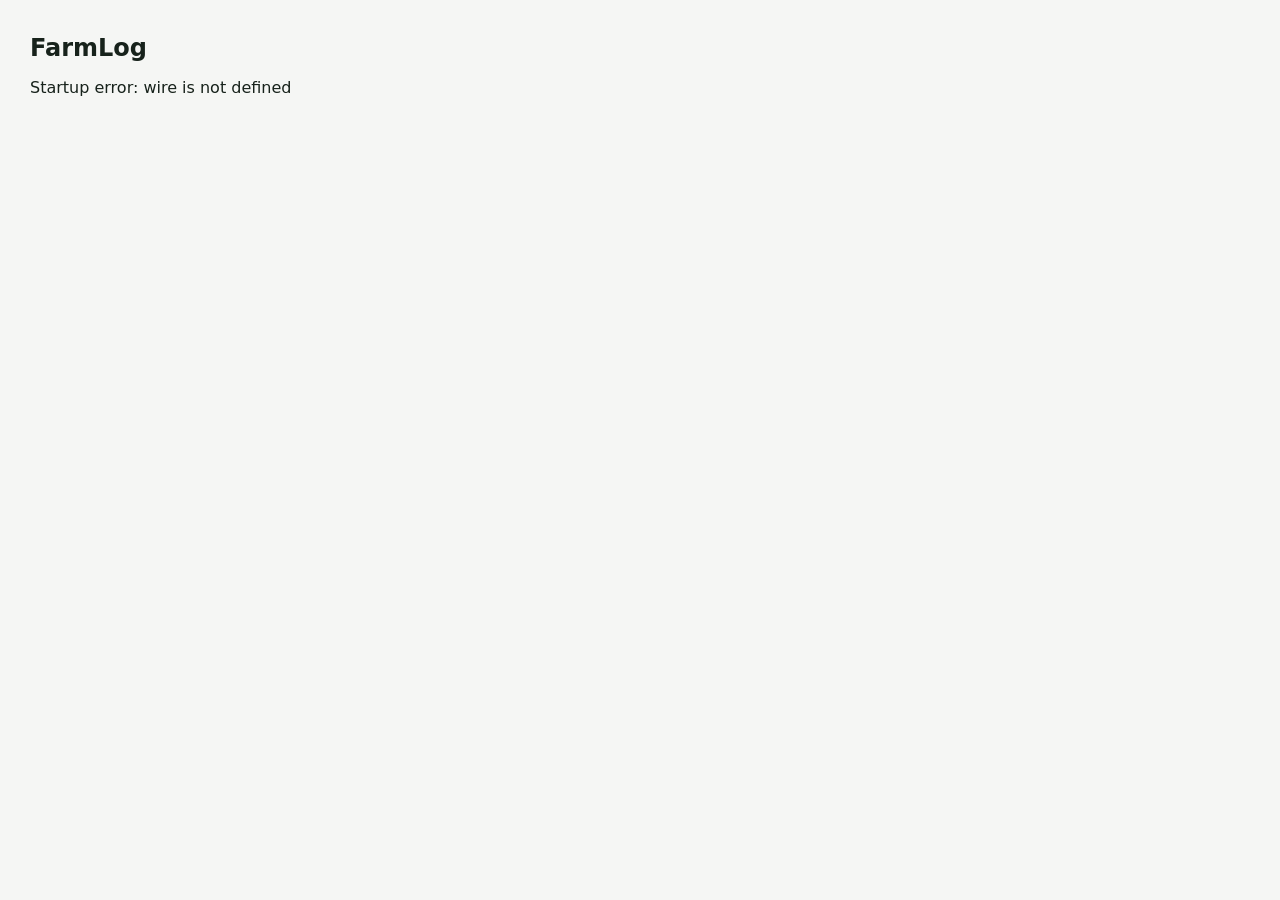
==== index.html @ 76e90792 "Make clean no-PIN FarmLog build the live entry point" ====
<!doctype html><html><head><meta charset="utf-8"><meta name="viewport" content="width=device-width,initial-scale=1,viewport-fit=cover"><meta name="theme-color" content="#173b2a"><title>FarmLog Clean</title><link rel="stylesheet" href="style.css?v=11"></head><body>
<header><div><h1>FarmLog</h1><p>No PIN / no encryption mode</p></div></header>
<nav id="nav"><button class="active" data-tab="dashboard" type="button">Today</button><button data-tab="operations" type="button">Work</button><button data-tab="farm" type="button">Farm</button><button data-tab="harvest" type="button">Harvest</button><button data-tab="reports" type="button">P&L</button></nav>
<main>
<section id="dashboard" class="tab active"><div class="hero" id="seasonSummary"></div><div class="cards" id="cards"></div><div class="quick"><h2>Quick Add</h2><div class="grid"><button data-add="Fertigation" type="button">💧 Fertigation</button><button data-add="Spray" type="button">🧪 Spray</button><button data-add="Labour" type="button">👷 Labour</button><button data-add="Expense" type="button">₹ Expense</button><button data-add="Harvest" type="button">🚜 Harvest</button><button data-add="Labourer" type="button">👤 Labourer</button></div></div><div class="panel"><h2>Today's Work</h2><div id="today"></div></div></section>
<section id="operations" class="tab"><div class="sectionhead"><h2>Work Log</h2><button data-add="Fertigation" type="button">＋ Add</button></div><div id="operationList"></div></section>
<section id="farm" class="tab"><div class="sectionhead"><h2>Farm & Masters</h2><button data-add="Plot" type="button">＋ Plot</button></div><div class="cards" id="farmStats"></div><div class="panel"><h2>Plots & Crops</h2><div id="plotList"></div></div><div class="panel"><div class="sectionhead"><h2>Labourers</h2><button data-add="Labourer" type="button">＋ Labourer</button></div><div id="labourList"></div></div></section>
<section id="harvest" class="tab"><div class="sectionhead"><h2>Harvest & Sales</h2><button data-add="Harvest" type="button">＋ Add</button></div><div id="harvestList"></div></section><section id="reports" class="tab"><h2>Crop P&L</h2><div id="reportList"></div></section></main>
<div id="modal" class="modal"><div class="sheet"><button id="closeBtn" class="close" type="button">×</button><div id="modalBody"></div></div></div>
<script>if('serviceWorker'in navigator){navigator.serviceWorker.getRegistrations().then(rs=>rs.forEach(r=>r.unregister())).catch(()=>{})}</script><script src="app10.js?v=2"></script></body></html>
---- style.css ----
*{box-sizing:border-box}body{margin:0;font-family:-apple-system,BlinkMacSystemFont,"SF Pro Display",Arial,sans-serif;background:#f5f6f4;color:#17221b;padding-bottom:70px}header{background:#173b2a;color:#fff;padding:20px 18px;display:flex;justify-content:space-between;align-items:center}h1{margin:0;font-size:29px}header p{margin:3px 0 0;opacity:.75}button{border:0;border-radius:11px;padding:10px 13px;font-weight:650;background:#dceee1;color:#173b2a}nav{position:sticky;top:0;z-index:5;background:#fff;display:flex;box-shadow:0 2px 10px #0001;overflow-x:auto}nav button{background:#fff;border-radius:0;flex:1;min-width:68px;padding:13px 4px;font-size:12px}nav button.active{color:#17633b;border-bottom:3px solid #17633b}.tab{display:none;padding:15px}.tab.active{display:block}.hero{background:#173b2a;color:#fff;border-radius:18px;padding:17px;margin-bottom:12px}.hero b{font-size:25px}.cards{display:grid;grid-template-columns:1fr 1fr;gap:9px;margin-bottom:12px}.card,.panel,.item,.quick{background:#fff;border-radius:16px;padding:14px;margin-bottom:10px;box-shadow:0 1px 5px #0000000c}.card b{display:block;font-size:21px;margin:4px 0}.muted{color:#718078;font-size:12px}.grid{display:grid;grid-template-columns:1fr 1fr;gap:8px}.grid button{padding:15px 6px;background:#edf5ef}.sectionhead{display:flex;align-items:center;justify-content:space-between;margin-bottom:10px}.sectionhead h2,h2{margin:4px 0 12px}.item{display:flex;justify-content:space-between;gap:10px}.item h3{margin:0 0 4px;font-size:16px}.right{text-align:right;white-space:nowrap}.filters{display:grid;grid-template-columns:1fr 1fr;gap:8px;margin-bottom:10px}label{display:block;font-size:12px;color:#617067;margin:11px 0 5px}input,select,textarea{width:100%;padding:12px;border:1px solid #d5ddd7;border-radius:10px;font-size:16px;background:#fafcfb}textarea{min-height:75px}.save{width:100%;margin-top:17px;background:#173b2a;color:#fff;padding:14px}.empty{text-align:center;color:#77847c;padding:28px 8px}.danger{background:#ffe5e5;color:#9d2020;padding:6px 8px;border-radius:8px;font-size:12px}.modal{position:fixed;inset:0;background:#0007;display:none;align-items:flex-end;z-index:20}.modal.show{display:flex}.sheet{background:#fff;width:100%;max-height:92vh;overflow:auto;border-radius:22px 22px 0 0;padding:21px 17px 35px;position:relative}.close{position:absolute;right:13px;top:10px;background:#eee;border-radius:50%;font-size:20px;padding:2px 9px}.pill{display:inline-block;padding:4px 8px;border-radius:99px;background:#edf5ef;font-size:11px;margin:2px 3px 2px 0}.positive{font-weight:700}.negative{font-weight:700;color:#a33}.reportbar{height:8px;background:#e4e9e5;border-radius:99px;overflow:hidden;margin:7px 0}.reportbar span{display:block;height:100%;background:#38724f}.small{font-size:11px}.mastergrid{display:grid;grid-template-columns:1fr 1fr;gap:8px}
#lockScreen{position:fixed;inset:0;background:#173b2a;z-index:100;display:flex;align-items:center;justify-content:center;padding:22px}.lockbox{background:#fff;border-radius:22px;padding:25px;width:min(420px,100%);text-align:center;box-shadow:0 10px 40px #0005}.lockbox input{margin:12px 0}.lockicon{font-size:42px}
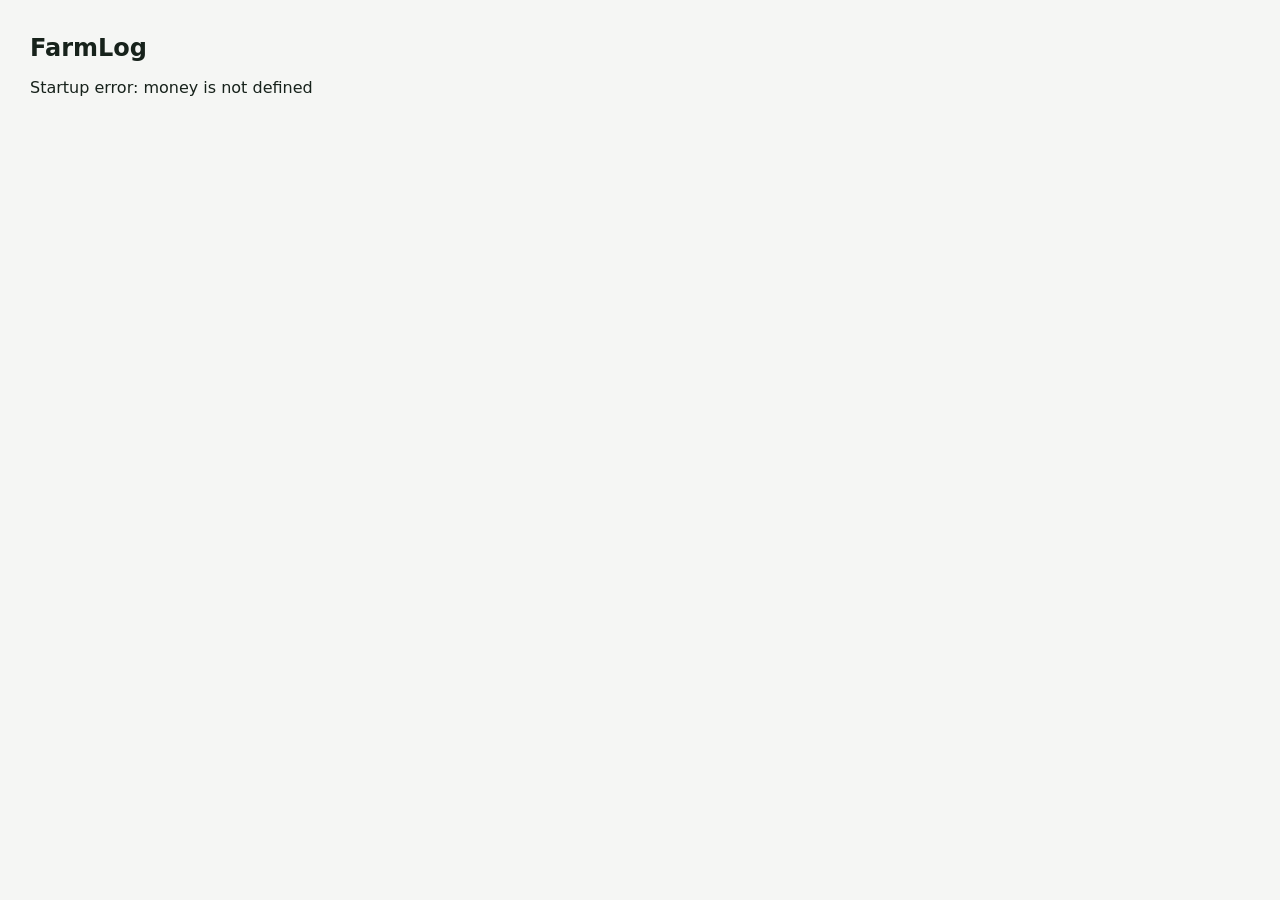
==== commit 52b2f69b: "Bust app cache after wire fix" ====
--- a/index.html
+++ b/index.html
@@ -7,4 +7,4 @@
 <section id="farm" class="tab"><div class="sectionhead"><h2>Farm & Masters</h2><button data-add="Plot" type="button">＋ Plot</button></div><div class="cards" id="farmStats"></div><div class="panel"><h2>Plots & Crops</h2><div id="plotList"></div></div><div class="panel"><div class="sectionhead"><h2>Labourers</h2><button data-add="Labourer" type="button">＋ Labourer</button></div><div id="labourList"></div></div></section>
 <section id="harvest" class="tab"><div class="sectionhead"><h2>Harvest & Sales</h2><button data-add="Harvest" type="button">＋ Add</button></div><div id="harvestList"></div></section><section id="reports" class="tab"><h2>Crop P&L</h2><div id="reportList"></div></section></main>
 <div id="modal" class="modal"><div class="sheet"><button id="closeBtn" class="close" type="button">×</button><div id="modalBody"></div></div></div>
-<script>if('serviceWorker'in navigator){navigator.serviceWorker.getRegistrations().then(rs=>rs.forEach(r=>r.unregister())).catch(()=>{})}</script><script src="app10.js?v=2"></script></body></html>+<script>if('serviceWorker'in navigator){navigator.serviceWorker.getRegistrations().then(rs=>rs.forEach(r=>r.unregister())).catch(()=>{})}</script><script src="app10.js?v=4"></script></body></html>
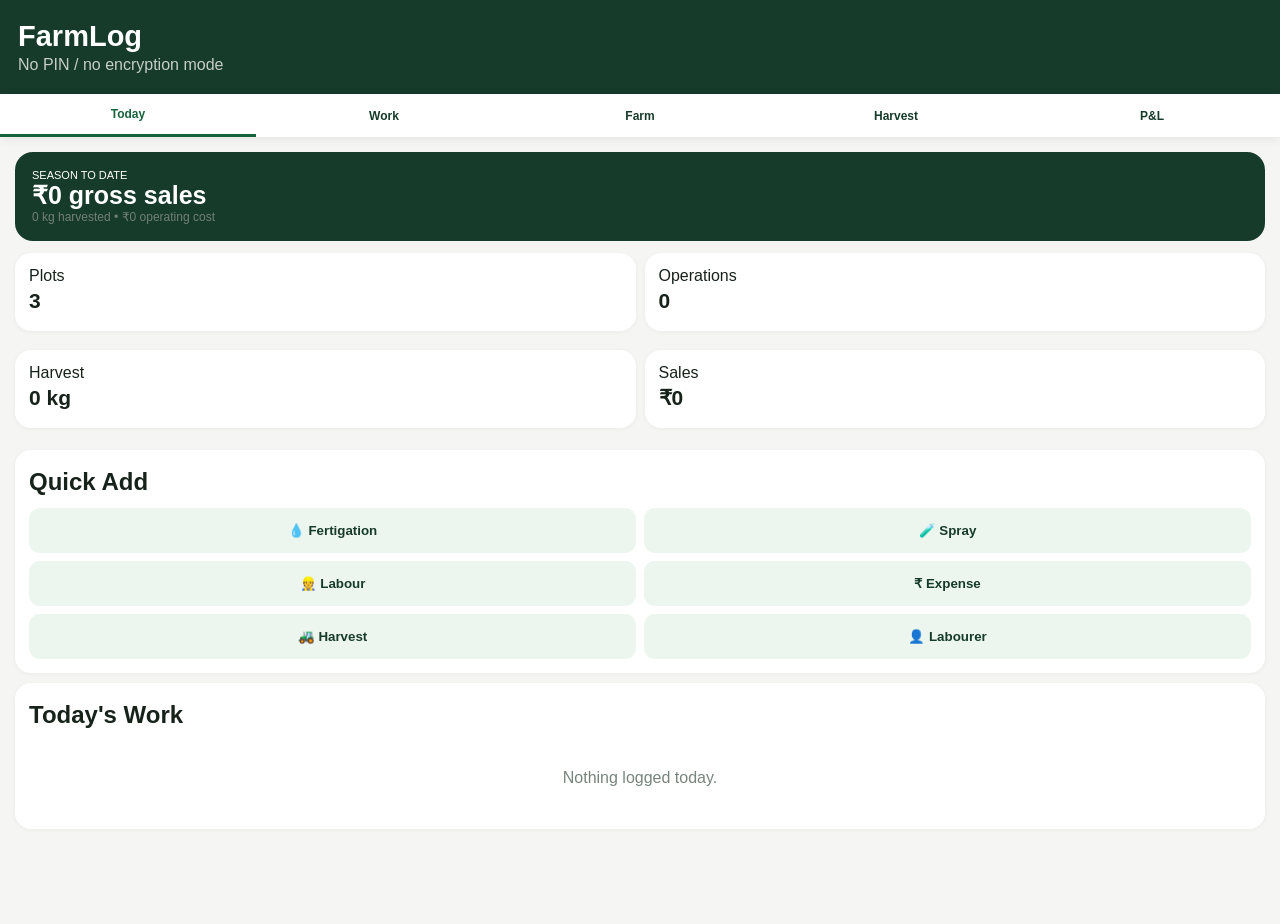
==== commit f709b80e: "Bust cache for final startup fix" ====
--- a/index.html
+++ b/index.html
@@ -7,4 +7,4 @@
 <section id="farm" class="tab"><div class="sectionhead"><h2>Farm & Masters</h2><button data-add="Plot" type="button">＋ Plot</button></div><div class="cards" id="farmStats"></div><div class="panel"><h2>Plots & Crops</h2><div id="plotList"></div></div><div class="panel"><div class="sectionhead"><h2>Labourers</h2><button data-add="Labourer" type="button">＋ Labourer</button></div><div id="labourList"></div></div></section>
 <section id="harvest" class="tab"><div class="sectionhead"><h2>Harvest & Sales</h2><button data-add="Harvest" type="button">＋ Add</button></div><div id="harvestList"></div></section><section id="reports" class="tab"><h2>Crop P&L</h2><div id="reportList"></div></section></main>
 <div id="modal" class="modal"><div class="sheet"><button id="closeBtn" class="close" type="button">×</button><div id="modalBody"></div></div></div>
-<script>if('serviceWorker'in navigator){navigator.serviceWorker.getRegistrations().then(rs=>rs.forEach(r=>r.unregister())).catch(()=>{})}</script><script src="app10.js?v=4"></script></body></html>+<script>if('serviceWorker'in navigator){navigator.serviceWorker.getRegistrations().then(rs=>rs.forEach(r=>r.unregister())).catch(()=>{})}</script><script src="app10.js?v=5"></script></body></html>
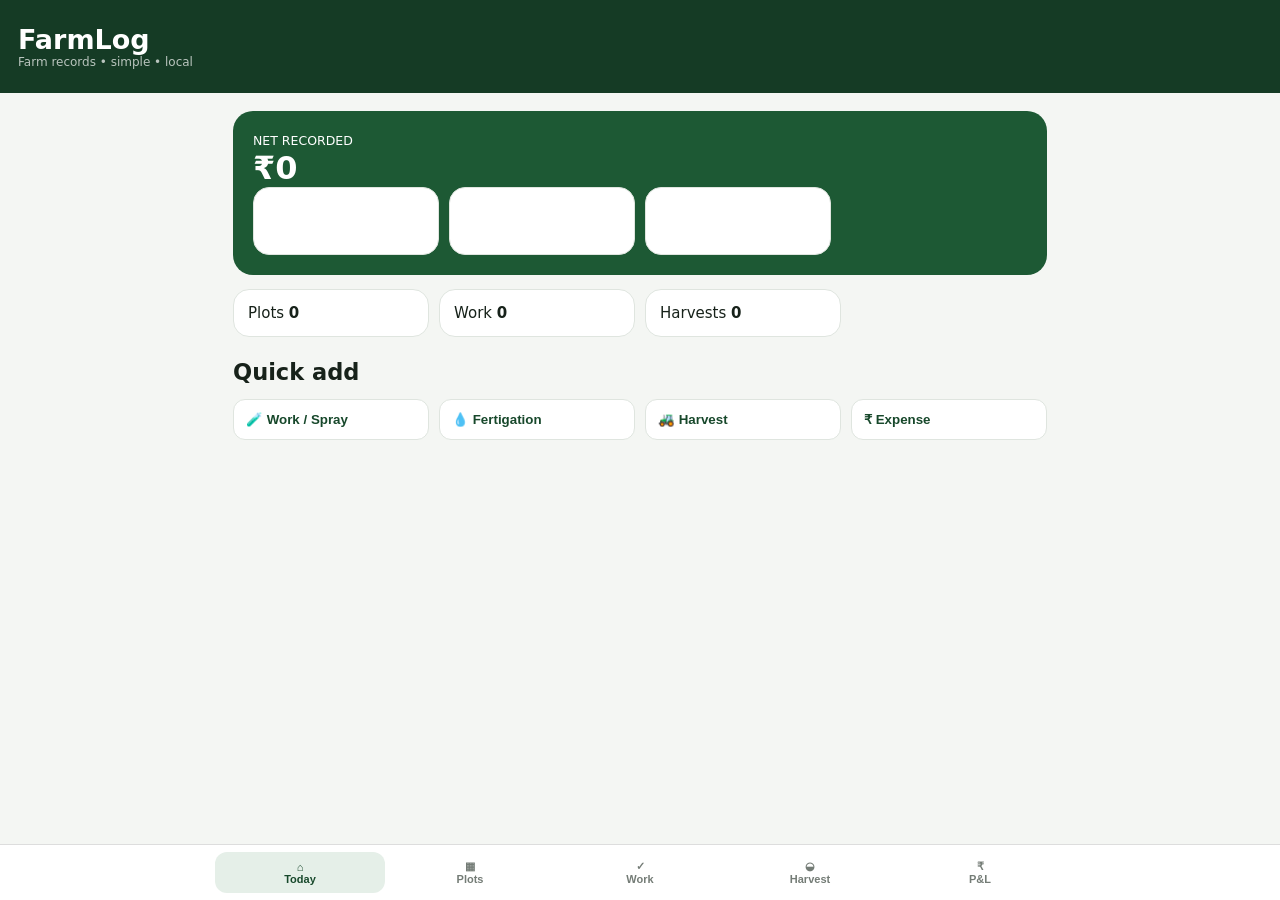
==== commit 052d2986: "Replace FarmLog UI from scratch" ====
--- a/index.html
+++ b/index.html
@@ -1,10 +1,11 @@
-<!doctype html><html><head><meta charset="utf-8"><meta name="viewport" content="width=device-width,initial-scale=1,viewport-fit=cover"><meta name="theme-color" content="#173b2a"><title>FarmLog Clean</title><link rel="stylesheet" href="style.css?v=11"></head><body>
-<header><div><h1>FarmLog</h1><p>No PIN / no encryption mode</p></div></header>
-<nav id="nav"><button class="active" data-tab="dashboard" type="button">Today</button><button data-tab="operations" type="button">Work</button><button data-tab="farm" type="button">Farm</button><button data-tab="harvest" type="button">Harvest</button><button data-tab="reports" type="button">P&L</button></nav>
-<main>
-<section id="dashboard" class="tab active"><div class="hero" id="seasonSummary"></div><div class="cards" id="cards"></div><div class="quick"><h2>Quick Add</h2><div class="grid"><button data-add="Fertigation" type="button">💧 Fertigation</button><button data-add="Spray" type="button">🧪 Spray</button><button data-add="Labour" type="button">👷 Labour</button><button data-add="Expense" type="button">₹ Expense</button><button data-add="Harvest" type="button">🚜 Harvest</button><button data-add="Labourer" type="button">👤 Labourer</button></div></div><div class="panel"><h2>Today's Work</h2><div id="today"></div></div></section>
-<section id="operations" class="tab"><div class="sectionhead"><h2>Work Log</h2><button data-add="Fertigation" type="button">＋ Add</button></div><div id="operationList"></div></section>
-<section id="farm" class="tab"><div class="sectionhead"><h2>Farm & Masters</h2><button data-add="Plot" type="button">＋ Plot</button></div><div class="cards" id="farmStats"></div><div class="panel"><h2>Plots & Crops</h2><div id="plotList"></div></div><div class="panel"><div class="sectionhead"><h2>Labourers</h2><button data-add="Labourer" type="button">＋ Labourer</button></div><div id="labourList"></div></div></section>
-<section id="harvest" class="tab"><div class="sectionhead"><h2>Harvest & Sales</h2><button data-add="Harvest" type="button">＋ Add</button></div><div id="harvestList"></div></section><section id="reports" class="tab"><h2>Crop P&L</h2><div id="reportList"></div></section></main>
-<div id="modal" class="modal"><div class="sheet"><button id="closeBtn" class="close" type="button">×</button><div id="modalBody"></div></div></div>
-<script>if('serviceWorker'in navigator){navigator.serviceWorker.getRegistrations().then(rs=>rs.forEach(r=>r.unregister())).catch(()=>{})}</script><script src="app10.js?v=5"></script></body></html>+<!doctype html><html><head><meta charset="utf-8"><meta name="viewport" content="width=device-width,initial-scale=1,viewport-fit=cover"><meta name="theme-color" content="#153b25"><title>FarmLog</title><style>
+*{box-sizing:border-box}body{margin:0;background:#f4f6f3;color:#17221a;font:15px -apple-system,BlinkMacSystemFont,system-ui,sans-serif;padding-bottom:80px}.top{background:#153b25;color:white;padding:24px 18px}.brand{font-size:27px;font-weight:800}.sub{opacity:.7;font-size:12px}.page{display:none;padding:18px;max-width:850px;margin:auto}.page.on{display:block}h1,h2{margin:0 0 14px}.hero{background:#1d5934;color:white;border-radius:20px;padding:20px;margin-bottom:14px}.hero b{font-size:32px}.metrics,.cards{display:grid;grid-template-columns:repeat(2,1fr);gap:10px}.metric,.card,.row,.panel{background:white;border:1px solid #dfe5df;border-radius:16px;padding:14px}.metric small,.row small{display:block;color:#6b756d;margin-top:5px}.quick{display:grid;grid-template-columns:repeat(2,1fr);gap:10px}.quick button,.btn,.nav button,.row button{border:0;border-radius:12px;padding:12px;background:#e5efe8;color:#17482b;font-weight:700}.quick button{text-align:left;background:white;border:1px solid #dfe5df}.section{margin-top:22px}.head{display:flex;justify-content:space-between;align-items:center;margin-bottom:10px}.list{display:grid;gap:9px}.row{display:flex;align-items:center;gap:8px}.row>div{flex:1}.row button{padding:8px 10px}.empty{background:white;border:1px dashed #ccd5ce;padding:25px;text-align:center;color:#737c75;border-radius:14px}.bottom{position:fixed;bottom:0;left:0;right:0;background:#fff;border-top:1px solid #ddd;padding:7px;z-index:5}.nav{display:grid;grid-template-columns:repeat(5,1fr);max-width:850px;margin:auto}.nav button{background:transparent;color:#747c76;padding:8px 3px;font-size:11px}.nav button.on{background:#e5efe8;color:#17482b}.modal{display:none;position:fixed;inset:0;background:#0006;z-index:20;align-items:flex-end}.modal.on{display:flex}.sheet{background:#f4f6f3;width:100%;max-width:600px;margin:auto auto 0;border-radius:22px 22px 0 0;padding:18px;max-height:90vh;overflow:auto}.sheethead{display:flex;justify-content:space-between}.close{border:0;border-radius:10px;padding:8px 12px;font-size:20px}.form label{display:block;font-size:12px;font-weight:700;margin:12px 0}.form input,.form select,.form textarea{width:100%;padding:12px;border:1px solid #d7ded8;border-radius:11px;background:white}.actions{display:flex;justify-content:flex-end;gap:8px;margin-top:16px}.actions button{padding:11px 16px;border:0;border-radius:11px;font-weight:700}.actions #save{background:#153b25;color:white}.actions #cancel{background:#e4e9e5}@media(min-width:650px){.metrics,.cards{grid-template-columns:repeat(4,1fr)}.quick{grid-template-columns:repeat(4,1fr)}.modal{align-items:center;padding:20px}.sheet{border-radius:22px;margin:auto}}</style></head><body>
+<header class="top"><div class="brand">FarmLog</div><div class="sub">Farm records • simple • local</div></header>
+<section class="page on" id="dashboard"><div class="hero"><small>NET RECORDED</small><br><b id="net">₹0</b><div class="metrics"><div class="metric">Sales <b id="sales">₹0</b></div><div class="metric">Costs <b id="cost">₹0</b></div><div class="metric">Harvest <b id="kg">0 kg</b></div></div></div><div class="cards"><div class="card">Plots <b id="plotCount">0</b></div><div class="card">Work <b id="workCount">0</b></div><div class="card">Harvests <b id="harvestCount">0</b></div></div><div class="section"><h2>Quick add</h2><div class="quick"><button data-add="work">🧪 Work / Spray</button><button data-add="fertigation">💧 Fertigation</button><button data-add="harvest">🚜 Harvest</button><button data-add="expense">₹ Expense</button></div></div></section>
+<section class="page" id="plots"><div class="head"><h2>Plots</h2><button class="btn" data-add="plot">＋ Plot</button></div><div class="list" id="plotList"></div></section>
+<section class="page" id="work"><div class="head"><h2>Work</h2><button class="btn" data-add="work">＋ Work</button></div><div class="list" id="workList"></div></section>
+<section class="page" id="harvest"><div class="head"><h2>Harvest & Sales</h2><button class="btn" data-add="harvest">＋ Harvest</button></div><div class="list" id="harvestList"></div></section>
+<section class="page" id="reports"><h2>P&L</h2><div class="panel">Sales and costs are calculated from your recorded entries.</div></section>
+<nav class="bottom"><div class="nav"><button class="on" data-page="dashboard">⌂<br>Today</button><button data-page="plots">▦<br>Plots</button><button data-page="work">✓<br>Work</button><button data-page="harvest">◒<br>Harvest</button><button data-page="reports">₹<br>P&L</button></div></nav>
+<div class="modal" id="modal"><div class="sheet"><div class="sheethead"><h2 id="title">Add</h2><button class="close" id="close">×</button></div><div class="form" id="bodyform"></div></div></div>
+<script src="app12.js?v=1"></script></body></html>
